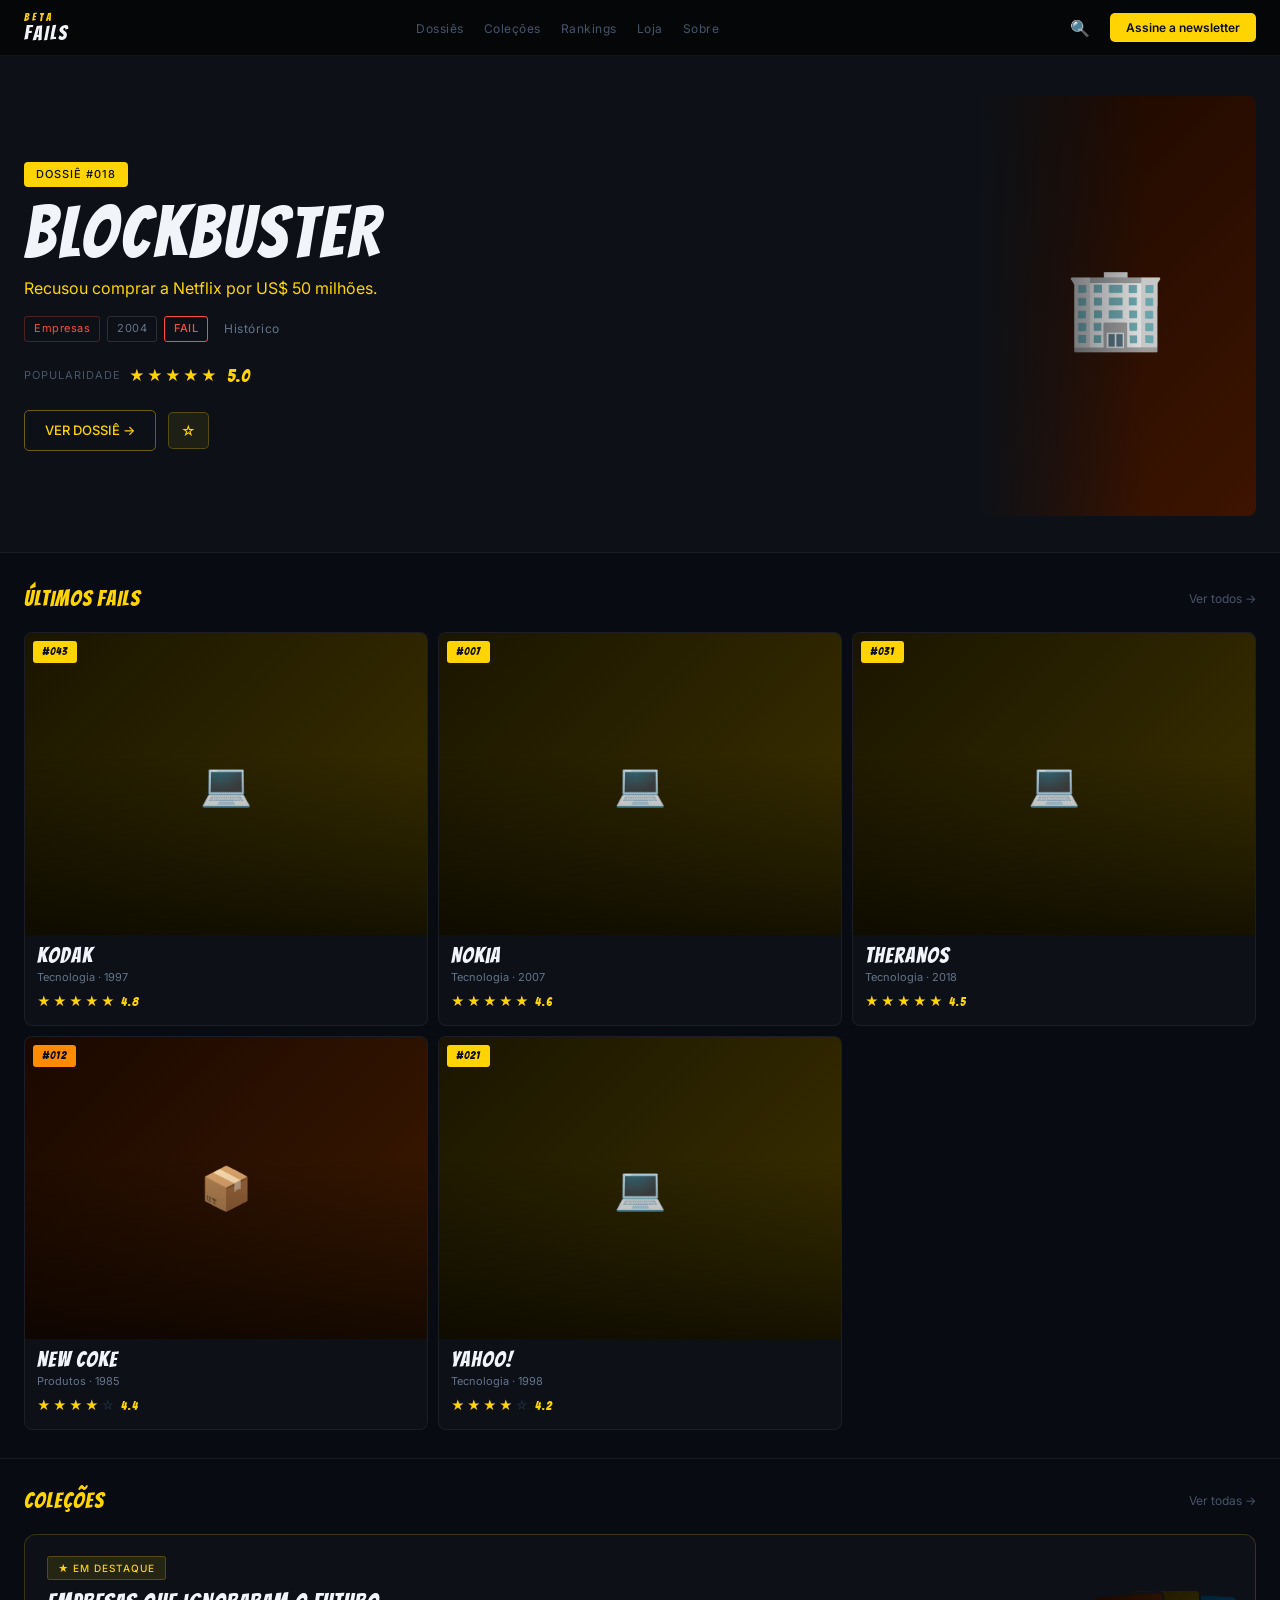
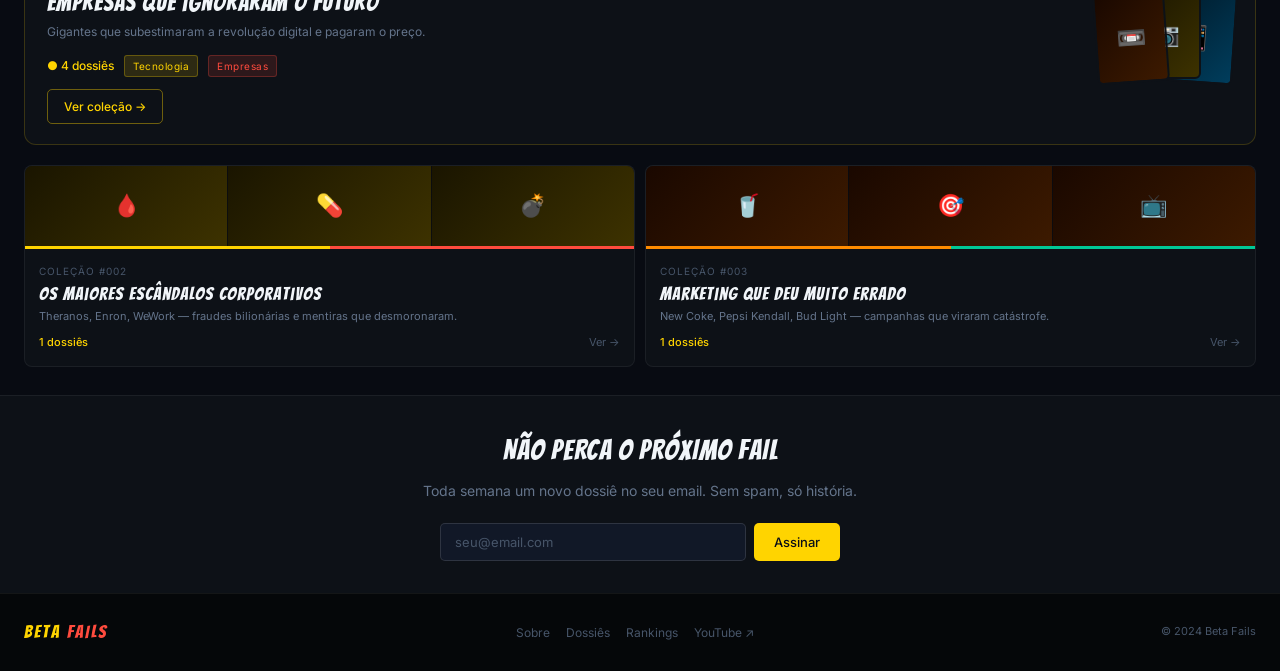
==== index.html @ 2366162c "Initial site build — Beta Fails v1 Site editorial completo: Home, Arquivo, Dossie, Rankings, Colecoe" ====
<!DOCTYPE html>
<html lang="pt-BR">
<head>
  <meta charset="UTF-8">
  <meta name="viewport" content="width=device-width, initial-scale=1.0">
  <title>Beta Fails — Onde todo mundo erra, e todo mundo assiste</title>
  <meta name="description" content="Dossiês sobre os maiores erros corporativos e históricos da humanidade. Cada fail documentado, analisado e arquivado.">
  <meta property="og:title" content="Beta Fails">
  <meta property="og:description" content="Os maiores fails da história, documentados como dossiês.">
  <meta property="og:type" content="website">
  <meta property="og:url" content="https://betafails.com.br">
  <link rel="canonical" href="https://betafails.com.br/">
  <link rel="icon" type="image/svg+xml" href="data:image/svg+xml,<svg xmlns='http://www.w3.org/2000/svg' viewBox='0 0 100 100'><text y='.9em' font-size='90'>⚡</text></svg>">
  <link rel="stylesheet" href="/css/style.css">
</head>
<body>

<nav class="nav">
  <a href="/" class="nav-logo">
    <span class="nav-logo-top">BETA</span>
    <span class="nav-logo-bot">FAILS</span>
  </a>
  <ul class="nav-links">
    <li><a href="/fails/">Dossiês</a></li>
    <li><a href="/colecoes/">Coleções</a></li>
    <li><a href="/rankings/">Rankings</a></li>
    <li><a href="/loja/">Loja</a></li>
    <li><a href="/sobre/">Sobre</a></li>
  </ul>
  <div class="nav-actions">
    <button class="nav-search" title="Buscar" onclick="location.href='/fails/'">🔍</button>
    <button class="nav-cta" onclick="document.getElementById('newsletter').scrollIntoView({behavior:'smooth'})">Assine a newsletter</button>
  </div>
</nav>

<main>
  <!-- Hero — populado pelo JS com o dossiê de maior score -->
  <div id="home-hero" class="home-hero" style="min-height:320px">
    <div class="loading"><div class="spinner"></div> Carregando...</div>
  </div>

  <!-- Últimos Fails -->
  <section class="section">
    <div class="section-head">
      <div class="section-title">ÚLTIMOS FAILS</div>
      <a href="/fails/" class="section-link">Ver todos →</a>
    </div>
    <div id="fails-grid" class="grid-3">
      <div class="loading"><div class="spinner"></div></div>
    </div>
  </section>

  <!-- Coleções -->
  <section class="section" style="padding-top:0;border-top:1px solid rgba(255,255,255,0.06)">
    <div class="section-head" style="padding-top:24px">
      <div class="section-title">COLEÇÕES</div>
      <a href="/colecoes/" class="section-link">Ver todas →</a>
    </div>
    <div id="colecao-destaque"></div>
    <div id="colecoes-grid" class="grid-2"></div>
  </section>

  <!-- Newsletter -->
  <div id="newsletter" class="newsletter-cta">
    <h2>NÃO PERCA O PRÓXIMO FAIL</h2>
    <p>Toda semana um novo dossiê no seu email. Sem spam, só história.</p>
    <form class="newsletter-form" onsubmit="event.preventDefault()">
      <input type="email" class="newsletter-input" placeholder="seu@email.com">
      <button type="submit" class="btn btn-yellow">Assinar</button>
    </form>
  </div>
</main>

<footer class="site-footer">
  <div class="footer-logo"><span>BETA</span>&nbsp;<span style="color:#FF4B3E">FAILS</span></div>
  <div class="footer-links">
    <a href="/sobre/">Sobre</a>
    <a href="/fails/">Dossiês</a>
    <a href="/rankings/">Rankings</a>
    <a href="https://youtube.com/@betafails" target="_blank" rel="noopener">YouTube ↗</a>
  </div>
  <div class="footer-copy">© 2024 Beta Fails</div>
</footer>

<script src="/js/config.js"></script>
<script src="/js/airtable.js"></script>
<script src="/js/components.js"></script>
<script src="/js/main.js"></script>
</body>
</html>
---- css/style.css ----
@import url('https://fonts.googleapis.com/css2?family=Bangers&family=Inter:wght@400;500;600&display=swap');

/* ─── VARIÁVEIS ─────────────────────────────────────────────────── */
:root {
  --bg:    #080B12;
  --bg-2:  #0D1117;
  --bg-3:  #111827;
  --bg-4:  #1E293B;
  --border: rgba(255,255,255,0.06);
  --border-2: rgba(255,255,255,0.12);

  --yellow: #FFD400;
  --red:    #FF4B3E;
  --blue:   #2AA9FF;
  --green:  #00C896;

  --text:   #F1F5F9;
  --text-2: #94A3B8;
  --text-3: #64748B;
  --text-4: #475569;

  --cat-tecnologia: #FFD400;
  --cat-esportes:   #2AA9FF;
  --cat-empresas:   #FF4B3E;
  --cat-marketing:  #00C896;
  --cat-produtos:   #FF8C00;
  --cat-politica:   #9B59B6;

  --r:    8px;
  --r-sm: 5px;
  --r-lg: 12px;
  --r-xl: 16px;

  --shadow: 0 4px 24px rgba(0,0,0,0.4);
}

/* ─── RESET ─────────────────────────────────────────────────────── */
*, *::before, *::after { box-sizing: border-box; margin: 0; padding: 0; }
html { scroll-behavior: smooth; }
body {
  background: var(--bg);
  color: var(--text);
  font-family: 'Inter', sans-serif;
  font-size: 15px;
  line-height: 1.6;
  -webkit-font-smoothing: antialiased;
}
a { color: inherit; text-decoration: none; }
button { font-family: 'Inter', sans-serif; cursor: pointer; }
img { display: block; max-width: 100%; }

/* ─── UTILITÁRIOS ────────────────────────────────────────────────── */
.hidden { display: none !important; }
.sr-only { position: absolute; width: 1px; height: 1px; overflow: hidden; clip: rect(0,0,0,0); }
.container { max-width: 1200px; margin: 0 auto; padding: 0 20px; }
.flex { display: flex; }
.flex-center { display: flex; align-items: center; }
.gap-8 { gap: 8px; }
.gap-12 { gap: 12px; }

/* ─── TIPOGRAFIA ─────────────────────────────────────────────────── */
.font-bang { font-family: 'Bangers', cursive; letter-spacing: 1px; }
h1, h2, h3 { font-family: 'Bangers', cursive; letter-spacing: 1px; font-weight: 400; }

/* ─── NAVBAR ─────────────────────────────────────────────────────── */
.nav {
  position: sticky;
  top: 0;
  z-index: 100;
  display: flex;
  align-items: center;
  justify-content: space-between;
  padding: 0 24px;
  height: 56px;
  background: rgba(5,7,9,0.95);
  border-bottom: 1px solid var(--border);
  backdrop-filter: blur(10px);
}

.nav-logo {
  display: flex;
  flex-direction: column;
  line-height: 1;
  text-decoration: none;
}
.nav-logo-top {
  font-family: 'Bangers', cursive;
  font-size: 11px;
  letter-spacing: 3px;
  color: var(--yellow);
}
.nav-logo-bot {
  font-family: 'Bangers', cursive;
  font-size: 20px;
  letter-spacing: 2px;
  color: var(--text);
}

.nav-links {
  display: flex;
  gap: 20px;
  list-style: none;
}
.nav-links a {
  font-size: 12px;
  color: var(--text-4);
  transition: color 0.15s;
  letter-spacing: 0.5px;
}
.nav-links a:hover,
.nav-links a.active { color: var(--yellow); }

.nav-actions {
  display: flex;
  align-items: center;
  gap: 16px;
}
.nav-search {
  background: none;
  border: none;
  color: var(--text-4);
  font-size: 16px;
  padding: 4px;
  transition: color 0.15s;
}
.nav-search:hover { color: var(--text); }
.nav-cta {
  background: var(--yellow);
  color: #0A0E17;
  border: none;
  border-radius: var(--r-sm);
  padding: 7px 16px;
  font-size: 12px;
  font-weight: 600;
  transition: opacity 0.15s;
}
.nav-cta:hover { opacity: 0.9; }

/* ─── PAGE HERO ──────────────────────────────────────────────────── */
.page-hero {
  background: var(--bg-2);
  padding: 32px 24px 28px;
  border-bottom: 1px solid var(--border);
}
.page-hero-label {
  font-size: 11px;
  color: var(--text-4);
  letter-spacing: 2px;
  text-transform: uppercase;
  margin-bottom: 8px;
  display: flex;
  align-items: center;
  gap: 8px;
}
.page-hero-label::before {
  content: '';
  display: block;
  width: 18px;
  height: 2px;
  background: var(--yellow);
}
.page-hero h1 {
  font-size: 44px;
  color: var(--text);
  margin-bottom: 6px;
}
.page-hero p {
  font-size: 14px;
  color: var(--text-3);
  max-width: 560px;
}

/* ─── BREADCRUMB ─────────────────────────────────────────────────── */
.breadcrumb {
  padding: 12px 24px;
  font-size: 12px;
  color: var(--text-4);
  border-bottom: 1px solid var(--border);
  background: var(--bg-2);
  display: flex;
  align-items: center;
  gap: 6px;
}
.breadcrumb a { color: var(--text-4); }
.breadcrumb a:hover { color: var(--yellow); }
.breadcrumb .sep { color: var(--bg-4); }
.breadcrumb .current { color: var(--yellow); }

/* ─── BADGES / PILLS ─────────────────────────────────────────────── */
.badge {
  display: inline-flex;
  align-items: center;
  gap: 4px;
  font-size: 11px;
  padding: 3px 9px;
  border-radius: 3px;
  white-space: nowrap;
  letter-spacing: 0.5px;
}
.badge-year { border: 1px solid var(--border-2); color: var(--text-3); }
.badge-fail { border: 1px solid var(--red); color: var(--red); font-weight: 500; }
.badge-type { color: var(--text-3); font-size: 12px; }

.badge-cat { border: 1px solid; }
.badge-cat[data-cat="Tecnologia"] { border-color: rgba(255,212,0,0.4); color: var(--cat-tecnologia); }
.badge-cat[data-cat="Esportes"]   { border-color: rgba(42,169,255,0.4); color: var(--cat-esportes); }
.badge-cat[data-cat="Empresas"]   { border-color: rgba(255,75,62,0.4);  color: var(--cat-empresas); }
.badge-cat[data-cat="Marketing"]  { border-color: rgba(0,200,150,0.4);  color: var(--cat-marketing); }
.badge-cat[data-cat="Produtos"]   { border-color: rgba(255,140,0,0.4);  color: var(--cat-produtos); }
.badge-cat[data-cat="Política"]   { border-color: rgba(155,89,182,0.4); color: var(--cat-politica); }

.pill {
  border: 1px solid var(--border-2);
  color: var(--text-2);
  font-size: 12px;
  padding: 5px 14px;
  border-radius: 20px;
  cursor: pointer;
  background: transparent;
  transition: all 0.15s;
  white-space: nowrap;
}
.pill:hover { border-color: var(--yellow); color: var(--yellow); }
.pill.active { background: var(--yellow); color: #0A0E17; border-color: var(--yellow); font-weight: 500; }

/* ─── STARS ──────────────────────────────────────────────────────── */
.stars { color: var(--yellow); letter-spacing: 2px; }
.stars .empty { color: var(--bg-4); }
.score-num { font-family: 'Bangers', cursive; font-size: 18px; color: var(--yellow); letter-spacing: 1px; }

/* ─── BOTÕES ─────────────────────────────────────────────────────── */
.btn {
  display: inline-flex;
  align-items: center;
  gap: 6px;
  border-radius: var(--r-sm);
  font-size: 13px;
  font-weight: 500;
  padding: 9px 20px;
  transition: all 0.15s;
  cursor: pointer;
  border: none;
}
.btn-yellow {
  background: var(--yellow);
  color: #0A0E17;
}
.btn-yellow:hover { opacity: 0.9; }

.btn-outline {
  background: transparent;
  border: 1px solid rgba(255,212,0,0.4);
  color: var(--yellow);
}
.btn-outline:hover { border-color: var(--yellow); background: rgba(255,212,0,0.06); }

.btn-red {
  background: transparent;
  border: 1px solid rgba(255,75,62,0.4);
  color: var(--red);
}
.btn-red:hover { border-color: var(--red); background: rgba(255,75,62,0.06); }

/* ─── FILTRO BAR ─────────────────────────────────────────────────── */
.filter-bar {
  display: flex;
  align-items: center;
  gap: 8px;
  padding: 14px 24px;
  background: var(--bg-2);
  border-bottom: 1px solid var(--border);
  overflow-x: auto;
  scrollbar-width: none;
}
.filter-bar::-webkit-scrollbar { display: none; }
.filter-bar-label { font-size: 11px; color: var(--text-4); margin-right: 4px; white-space: nowrap; }
.filter-sep { width: 1px; height: 20px; background: var(--border-2); margin: 0 6px; flex-shrink: 0; }

/* ─── FAIL CARD ──────────────────────────────────────────────────── */
.fail-card {
  background: var(--bg-2);
  border: 1px solid var(--border);
  border-radius: var(--r);
  overflow: hidden;
  cursor: pointer;
  transition: border-color 0.2s, transform 0.15s;
  display: block;
}
.fail-card:hover {
  border-color: rgba(255,212,0,0.25);
  transform: translateY(-2px);
}
.fc-img {
  position: relative;
  aspect-ratio: 4/3;
  background-size: cover;
  background-position: center;
  overflow: hidden;
}
.fc-img-inner {
  width: 100%;
  height: 100%;
  display: flex;
  align-items: center;
  justify-content: center;
  font-size: 42px;
}
.fc-overlay {
  position: absolute;
  inset: 0;
  background: linear-gradient(to bottom, transparent 40%, rgba(0,0,0,0.65) 100%);
}
.fc-badge {
  position: absolute;
  top: 8px;
  left: 8px;
  z-index: 2;
  font-family: 'Bangers', cursive;
  font-size: 11px;
  font-weight: 400;
  padding: 2px 9px;
  border-radius: 3px;
  letter-spacing: 1px;
  color: #0A0E17;
}
.fc-body {
  padding: 10px 12px 13px;
}
.fc-name {
  font-family: 'Bangers', cursive;
  font-size: 22px;
  letter-spacing: 1px;
  color: var(--text);
  margin-bottom: 2px;
  line-height: 1;
}
.fc-meta {
  font-size: 11px;
  color: var(--text-3);
  margin-bottom: 5px;
}
.fc-stars { font-size: 13px; }

/* ─── RANK ITEM ──────────────────────────────────────────────────── */
.rank-item {
  display: flex;
  align-items: stretch;
  background: var(--bg-2);
  border: 1px solid var(--border);
  border-radius: var(--r);
  overflow: hidden;
  cursor: pointer;
  min-height: 76px;
  margin-bottom: 3px;
  transition: border-color 0.15s;
}
.rank-item:hover { border-color: rgba(255,212,0,0.2); }
.rank-item.rank-top { border-color: rgba(255,212,0,0.15); min-height: 90px; }

.ri-num {
  display: flex;
  align-items: center;
  justify-content: center;
  width: 44px;
  flex-shrink: 0;
  font-family: 'Bangers', cursive;
  font-size: 26px;
  color: var(--bg-4);
}
.ri-num.gold { color: var(--yellow); }
.ri-num.silver { color: var(--text-3); }
.ri-num.bronze { color: #FF8C00; }

.ri-thumb {
  width: 90px;
  flex-shrink: 0;
  position: relative;
  overflow: hidden;
}
.ri-thumb-inner {
  width: 100%;
  height: 100%;
  display: flex;
  align-items: center;
  justify-content: center;
  font-size: 28px;
  flex-direction: column;
  gap: 2px;
}
.ri-thumb-inner span.label {
  font-size: 8px;
  letter-spacing: 1px;
  font-family: 'Inter', sans-serif;
  font-weight: 500;
  opacity: 0.4;
}
.ri-thumb-fade {
  position: absolute;
  inset: 0;
  background: linear-gradient(to right, rgba(13,17,23,0.35), transparent 60%);
}
.rank-item.rank-top .ri-thumb { width: 110px; }

.ri-info {
  flex: 1;
  padding: 10px 12px;
  min-width: 0;
  display: flex;
  flex-direction: column;
  justify-content: center;
  gap: 3px;
}
.ri-case { font-size: 10px; color: var(--text-4); letter-spacing: 1px; }
.ri-name {
  font-family: 'Bangers', cursive;
  font-size: 20px;
  letter-spacing: 1px;
  color: var(--text);
  line-height: 1.1;
}
.ri-tag { font-size: 11px; color: var(--text-3); white-space: nowrap; overflow: hidden; text-overflow: ellipsis; }

.ri-right {
  display: flex;
  flex-direction: column;
  align-items: flex-end;
  justify-content: center;
  gap: 5px;
  padding: 10px 14px;
  flex-shrink: 0;
}
.ri-cat {
  font-size: 10px;
  padding: 2px 8px;
  border-radius: 3px;
  white-space: nowrap;
}
.ri-score .stars { font-size: 12px; }
.ri-score .score-num { font-size: 17px; }

/* ─── GRID ───────────────────────────────────────────────────────── */
.grid-3 { display: grid; grid-template-columns: repeat(3, 1fr); gap: 10px; }
.grid-2 { display: grid; grid-template-columns: repeat(2, 1fr); gap: 10px; }

/* ─── SECTION ────────────────────────────────────────────────────── */
.section { padding: 28px 24px; }
.section-head {
  display: flex;
  align-items: center;
  justify-content: space-between;
  margin-bottom: 16px;
}
.section-title {
  font-family: 'Bangers', cursive;
  font-size: 22px;
  letter-spacing: 1px;
  color: var(--yellow);
}
.section-link { font-size: 12px; color: var(--text-4); }
.section-link:hover { color: var(--yellow); }
.section-count { font-size: 12px; color: var(--text-4); }

/* ─── HOME HERO ──────────────────────────────────────────────────── */
.home-hero {
  background: var(--bg-2);
  padding: 40px 24px 36px;
  border-bottom: 1px solid var(--border);
  display: flex;
  gap: 40px;
  align-items: center;
  position: relative;
  overflow: hidden;
}
.home-hero-left { flex: 1; position: relative; z-index: 2; }
.home-hero-right {
  width: 280px;
  flex-shrink: 0;
  position: relative;
  z-index: 2;
}
.home-hero-img {
  width: 100%;
  aspect-ratio: 2/3;
  border-radius: var(--r);
  background: var(--bg-3);
  display: flex;
  align-items: center;
  justify-content: center;
  font-size: 80px;
  position: relative;
  overflow: hidden;
}
.home-hero-img::after {
  content: '';
  position: absolute;
  left: 0;
  top: 0;
  bottom: 0;
  width: 60%;
  background: linear-gradient(to right, var(--bg-2), transparent);
}
.hero-case-tag {
  display: inline-flex;
  align-items: center;
  gap: 6px;
  background: var(--yellow);
  color: #0A0E17;
  font-size: 11px;
  font-weight: 500;
  padding: 4px 12px;
  border-radius: 4px;
  letter-spacing: 1px;
  margin-bottom: 14px;
}
.hero-title {
  font-family: 'Bangers', cursive;
  font-size: 72px;
  line-height: 0.9;
  letter-spacing: 3px;
  color: var(--text);
  margin-bottom: 10px;
}
.hero-tagline {
  font-size: 16px;
  color: var(--text-2);
  line-height: 1.5;
  margin-bottom: 16px;
  max-width: 480px;
}
.hero-tagline span { color: var(--yellow); }
.hero-meta { display: flex; align-items: center; gap: 7px; flex-wrap: wrap; margin-bottom: 20px; }
.hero-rating { display: flex; align-items: center; gap: 8px; margin-bottom: 20px; }
.hero-rating-label { font-size: 11px; color: var(--text-4); letter-spacing: 1px; text-transform: uppercase; }
.hero-actions { display: flex; align-items: center; gap: 12px; }
.hero-fav {
  background: rgba(255,212,0,0.08);
  border: 1px solid rgba(255,212,0,0.25);
  color: var(--yellow);
  border-radius: var(--r-sm);
  padding: 9px 12px;
  font-size: 14px;
}
.hero-fav:hover { background: rgba(255,212,0,0.14); }

/* ─── DOSSIÊ HERO ────────────────────────────────────────────────── */
.dossie-hero {
  background: var(--bg-2);
  padding: 28px 24px 24px;
  border-bottom: 1px solid var(--border);
}
.dossie-case-row {
  display: flex;
  align-items: center;
  justify-content: space-between;
  margin-bottom: 12px;
}
.dossie-title {
  font-family: 'Bangers', cursive;
  font-size: 64px;
  line-height: 0.9;
  letter-spacing: 3px;
  color: var(--text);
  margin-bottom: 8px;
}
.dossie-tagline {
  font-size: 15px;
  color: var(--text-2);
  margin-bottom: 14px;
  max-width: 600px;
  line-height: 1.5;
}
.dossie-meta { display: flex; align-items: center; gap: 7px; flex-wrap: wrap; margin-bottom: 14px; }
.dossie-rating { display: flex; align-items: center; gap: 8px; }
.fav-btn {
  display: inline-flex;
  align-items: center;
  gap: 5px;
  background: rgba(255,212,0,0.06);
  border: 1px solid rgba(255,212,0,0.25);
  color: var(--yellow);
  border-radius: var(--r-sm);
  padding: 6px 12px;
  font-size: 12px;
}
.fav-btn:hover { background: rgba(255,212,0,0.12); }

/* ─── TABS ───────────────────────────────────────────────────────── */
.tabs {
  display: flex;
  background: var(--bg);
  border-bottom: 1px solid var(--border);
  overflow-x: auto;
  scrollbar-width: none;
}
.tabs::-webkit-scrollbar { display: none; }
.tab {
  padding: 13px 18px;
  font-size: 12px;
  color: var(--text-4);
  cursor: pointer;
  white-space: nowrap;
  border-bottom: 2px solid transparent;
  transition: all 0.15s;
  background: none;
  border-top: none;
  border-left: none;
  border-right: none;
}
.tab:hover { color: var(--text-2); }
.tab.active { color: var(--yellow); border-bottom-color: var(--yellow); }

.tab-content { display: none; }
.tab-content.active { display: block; }

/* ─── CONTEÚDO DO DOSSIÊ ─────────────────────────────────────────── */
.dossie-body {
  display: flex;
  align-items: flex-start;
  gap: 0;
}
.dossie-main {
  flex: 1;
  padding: 24px;
  border-right: 1px solid var(--border);
  min-width: 0;
}
.dossie-side {
  width: 240px;
  flex-shrink: 0;
  padding: 20px 18px;
}

.yt-embed {
  background: var(--bg-2);
  border: 1px solid var(--border);
  border-radius: var(--r);
  aspect-ratio: 16/9;
  display: flex;
  flex-direction: column;
  align-items: center;
  justify-content: center;
  gap: 10px;
  margin-bottom: 22px;
  overflow: hidden;
  position: relative;
}
.yt-embed iframe {
  position: absolute;
  inset: 0;
  width: 100%;
  height: 100%;
  border: 0;
}
.yt-play-btn {
  width: 52px;
  height: 52px;
  background: var(--red);
  border-radius: 50%;
  display: flex;
  align-items: center;
  justify-content: center;
  font-size: 20px;
}
.yt-label { font-size: 12px; color: var(--text-4); }

.gen-label {
  display: inline-flex;
  align-items: center;
  gap: 5px;
  font-size: 11px;
  color: var(--text-4);
  margin-bottom: 14px;
}
.editorial-text {
  font-size: 14px;
  color: var(--text-2);
  line-height: 1.75;
  margin-bottom: 16px;
}
.editorial-text strong { color: var(--text); font-weight: 500; }

/* ─── ASIDE BOXES ────────────────────────────────────────────────── */
.aside-box {
  background: var(--bg-3);
  border: 1px solid var(--border);
  border-radius: var(--r);
  padding: 16px;
  margin-bottom: 14px;
}
.aside-title {
  font-size: 10px;
  color: var(--text-4);
  letter-spacing: 1.5px;
  text-transform: uppercase;
  margin-bottom: 12px;
}
.aside-quote {
  font-size: 13px;
  color: var(--text-2);
  line-height: 1.6;
  font-style: italic;
  border-left: 3px solid var(--yellow);
  padding-left: 12px;
  margin-bottom: 8px;
}
.aside-attr { font-size: 11px; color: var(--text-4); }

/* ─── SCORE BARS ─────────────────────────────────────────────────── */
.score-list { display: flex; flex-direction: column; gap: 10px; }
.score-row { display: flex; flex-direction: column; gap: 4px; }
.score-lbl {
  display: flex;
  justify-content: space-between;
  font-size: 11px;
  color: var(--text-2);
}
.score-val { font-size: 11px; color: var(--yellow); font-weight: 500; }
.score-track {
  height: 5px;
  background: rgba(255,255,255,0.07);
  border-radius: 3px;
  overflow: hidden;
}
.score-fill {
  height: 5px;
  border-radius: 3px;
  transition: width 0.6s ease;
}
.score-total {
  margin-top: 12px;
  padding-top: 12px;
  border-top: 1px solid var(--border);
}
.score-total-lbl {
  font-size: 10px;
  color: var(--text-4);
  letter-spacing: 1.5px;
  text-transform: uppercase;
  margin-bottom: 4px;
}
.score-total-val {
  font-family: 'Bangers', cursive;
  font-size: 24px;
  color: var(--yellow);
  letter-spacing: 1px;
}

/* ─── AMAZON WIDGET ──────────────────────────────────────────────── */
.amazon-card {
  display: flex;
  gap: 10px;
  align-items: flex-start;
}
.amazon-cover {
  width: 44px;
  height: 60px;
  background: var(--bg-4);
  border-radius: 3px;
  display: flex;
  align-items: center;
  justify-content: center;
  font-size: 20px;
  flex-shrink: 0;
}
.amazon-info { flex: 1; }
.amazon-book-title { font-size: 13px; font-weight: 500; color: var(--text); margin-bottom: 2px; line-height: 1.3; }
.amazon-author { font-size: 11px; color: var(--text-3); margin-bottom: 8px; }
.amazon-btn {
  display: inline-flex;
  align-items: center;
  gap: 4px;
  background: var(--yellow);
  color: #0A0E17;
  border: none;
  border-radius: 4px;
  padding: 4px 10px;
  font-size: 11px;
  font-weight: 500;
}
.amazon-btn:hover { opacity: 0.9; }

/* ─── TIMELINE ───────────────────────────────────────────────────── */
.timeline-section { padding: 24px; border-top: 1px solid var(--border); }
.timeline {
  display: flex;
  gap: 0;
  margin-bottom: 16px;
  overflow-x: auto;
  scrollbar-width: none;
}
.timeline::-webkit-scrollbar { display: none; }
.tl-item { flex: 1; min-width: 110px; padding-right: 6px; }
.tl-date {
  font-family: 'Bangers', cursive;
  font-size: 16px;
  color: var(--yellow);
  letter-spacing: 1px;
  margin-bottom: 6px;
}
.tl-dot-row { display: flex; align-items: center; margin-bottom: 8px; }
.tl-dot {
  width: 10px;
  height: 10px;
  background: var(--yellow);
  border-radius: 50%;
  flex-shrink: 0;
}
.tl-dot.fail { background: var(--red); }
.tl-line { flex: 1; height: 1px; background: rgba(255,212,0,0.2); }
.tl-text { font-size: 11px; color: var(--text-3); line-height: 1.5; padding-right: 8px; }

/* ─── RELACIONADOS ───────────────────────────────────────────────── */
.related-section { padding: 24px; border-top: 1px solid var(--border); }

/* ─── HOME HERO COLLECTION ───────────────────────────────────────── */
.col-hero {
  position: relative;
  background: var(--bg-2);
  padding: 30px 24px 26px;
  border-bottom: 1px solid var(--border);
  overflow: hidden;
  min-height: 170px;
  display: flex;
  gap: 24px;
  align-items: center;
}
.col-hero-content { position: relative; z-index: 2; flex: 1; max-width: 480px; }
.col-hero-label {
  font-size: 11px;
  color: var(--yellow);
  letter-spacing: 2px;
  text-transform: uppercase;
  margin-bottom: 8px;
  display: flex;
  align-items: center;
  gap: 8px;
}
.col-hero-label::before { content: ''; display: block; width: 18px; height: 2px; background: var(--yellow); }
.col-hero h1 {
  font-size: 32px;
  color: var(--text);
  line-height: 1;
  margin-bottom: 8px;
}
.col-hero-sub { font-size: 13px; color: var(--text-3); line-height: 1.5; margin-bottom: 14px; }
.col-hero-meta { display: flex; align-items: center; gap: 12px; }
.col-hero-count { font-size: 13px; color: var(--yellow); font-weight: 500; display: flex; align-items: center; gap: 5px; }
.col-hero-count::before { content: '●'; font-size: 7px; }
.col-hero-bg {
  position: absolute;
  right: 0; top: 0; bottom: 0; width: 45%;
  background: linear-gradient(135deg, #1a0e04 0%, #2d1a08 40%, #0a0802 100%);
  opacity: 0.7;
}
.col-hero-fade {
  position: absolute;
  right: 0; top: 0; bottom: 0; width: 55%;
  background: linear-gradient(to right, var(--bg-2) 0%, transparent 100%);
  pointer-events: none;
  z-index: 1;
}
.col-hero-watermark {
  position: absolute;
  right: 24px; top: 50%;
  transform: translateY(-50%);
  font-family: 'Bangers', cursive;
  font-size: 52px;
  color: rgba(255,212,0,0.05);
  line-height: 1.2;
  text-align: right;
  pointer-events: none;
  white-space: nowrap;
  z-index: 1;
}

/* ─── COLEÇÃO CARD (listing) ─────────────────────────────────────── */
.colecao-card {
  background: var(--bg-2);
  border: 1px solid var(--border);
  border-radius: var(--r);
  overflow: hidden;
  cursor: pointer;
  transition: border-color 0.2s;
}
.colecao-card:hover { border-color: rgba(255,212,0,0.2); }
.colecao-thumbs {
  display: flex;
  height: 80px;
  overflow: hidden;
}
.colecao-thumb {
  flex: 1;
  display: flex;
  align-items: center;
  justify-content: center;
  font-size: 22px;
  border-right: 1px solid rgba(8,11,18,0.8);
}
.colecao-thumb:last-child { border-right: none; }
.colecao-band { height: 3px; display: flex; }
.colecao-band-seg { flex: 1; }
.colecao-body { padding: 14px; }
.colecao-num { font-size: 10px; color: var(--text-4); letter-spacing: 1px; margin-bottom: 5px; }
.colecao-title {
  font-family: 'Bangers', cursive;
  font-size: 18px;
  letter-spacing: 1px;
  color: var(--text);
  line-height: 1.1;
  margin-bottom: 5px;
}
.colecao-desc { font-size: 11px; color: var(--text-3); line-height: 1.4; margin-bottom: 10px; }
.colecao-foot {
  display: flex;
  align-items: center;
  justify-content: space-between;
}
.colecao-count { font-size: 11px; color: var(--yellow); font-weight: 500; }
.colecao-cta { font-size: 11px; color: var(--text-4); }

/* ─── FEATURED COLECAO ───────────────────────────────────────────── */
.featured-col {
  background: var(--bg-2);
  border: 1px solid rgba(255,212,0,0.18);
  border-radius: var(--r-lg);
  overflow: hidden;
  cursor: pointer;
  display: flex;
  min-height: 150px;
  margin-bottom: 20px;
}
.featured-col-left { flex: 1; padding: 20px 22px; display: flex; flex-direction: column; justify-content: space-between; }
.featured-col-badge {
  display: inline-flex;
  align-items: center;
  gap: 5px;
  background: rgba(255,212,0,0.1);
  border: 1px solid rgba(255,212,0,0.22);
  color: var(--yellow);
  font-size: 10px;
  font-weight: 500;
  padding: 3px 10px;
  border-radius: 3px;
  letter-spacing: 1px;
  margin-bottom: 10px;
  width: fit-content;
}
.featured-col-title {
  font-family: 'Bangers', cursive;
  font-size: 24px;
  letter-spacing: 1px;
  color: var(--text);
  line-height: 1.1;
  margin-bottom: 6px;
}
.featured-col-desc { font-size: 12px; color: var(--text-3); line-height: 1.5; margin-bottom: 14px; }
.featured-col-right {
  width: 180px;
  flex-shrink: 0;
  display: flex;
  align-items: center;
  justify-content: center;
  padding: 16px;
}
.thumb-stack { position: relative; width: 140px; height: 100px; }
.thumb-mini {
  position: absolute;
  width: 72px;
  height: 90px;
  border-radius: 6px;
  border: 2px solid var(--bg-2);
  display: flex;
  align-items: center;
  justify-content: center;
  font-size: 24px;
}
.thumb-mini:nth-child(1) { left: 0; top: 4px; z-index: 3; transform: rotate(-4deg); }
.thumb-mini:nth-child(2) { left: 34px; top: 0; z-index: 2; transform: rotate(0deg); }
.thumb-mini:nth-child(3) { left: 68px; top: 4px; z-index: 1; transform: rotate(4deg); }

/* ─── LOJA CARD ──────────────────────────────────────────────────── */
.produto-card {
  background: var(--bg-2);
  border: 1px solid var(--border);
  border-radius: var(--r);
  overflow: hidden;
  cursor: pointer;
  transition: border-color 0.2s;
}
.produto-card:hover { border-color: rgba(255,212,0,0.2); }
.produto-img {
  aspect-ratio: 1;
  background: var(--bg-3);
  display: flex;
  align-items: center;
  justify-content: center;
  font-size: 48px;
}
.produto-body { padding: 14px; }
.produto-title { font-family: 'Bangers', cursive; font-size: 17px; letter-spacing: 1px; color: var(--text); margin-bottom: 3px; }
.produto-author { font-size: 11px; color: var(--text-3); margin-bottom: 10px; }
.produto-foot { display: flex; align-items: center; justify-content: space-between; }
.produto-comissao { font-size: 11px; color: var(--text-4); }
.produto-btn {
  background: var(--yellow);
  color: #0A0E17;
  border: none;
  border-radius: 4px;
  padding: 5px 12px;
  font-size: 11px;
  font-weight: 500;
}

/* ─── NEWSLETTER CTA ─────────────────────────────────────────────── */
.newsletter-cta {
  background: var(--bg-2);
  border-top: 1px solid var(--border);
  padding: 32px 24px;
  text-align: center;
}
.newsletter-cta h2 { font-size: 28px; color: var(--text); margin-bottom: 8px; }
.newsletter-cta p { font-size: 14px; color: var(--text-3); margin-bottom: 20px; }
.newsletter-form { display: flex; gap: 8px; max-width: 400px; margin: 0 auto; }
.newsletter-input {
  flex: 1;
  background: var(--bg-3);
  border: 1px solid var(--border-2);
  color: var(--text);
  border-radius: var(--r-sm);
  padding: 10px 14px;
  font-size: 13px;
  font-family: 'Inter', sans-serif;
}
.newsletter-input::placeholder { color: var(--text-4); }
.newsletter-input:focus { outline: none; border-color: rgba(255,212,0,0.4); }

/* ─── FOOTER ─────────────────────────────────────────────────────── */
.site-footer {
  background: #050709;
  border-top: 1px solid var(--border);
  padding: 24px;
  display: flex;
  align-items: center;
  justify-content: space-between;
}
.footer-logo { font-family: 'Bangers', cursive; font-size: 18px; letter-spacing: 2px; }
.footer-logo span:first-child { color: var(--yellow); }
.footer-logo span:last-child { color: var(--red); }
.footer-links { display: flex; gap: 16px; }
.footer-links a { font-size: 12px; color: var(--text-4); }
.footer-links a:hover { color: var(--yellow); }
.footer-copy { font-size: 11px; color: var(--text-4); }

/* ─── DIVIDER ────────────────────────────────────────────────────── */
.divider {
  display: flex;
  align-items: center;
  gap: 12px;
  color: var(--text-4);
  font-size: 12px;
  cursor: pointer;
  padding: 14px 0;
}
.divider-line { flex: 1; height: 1px; background: var(--border); }

/* ─── EMPTY STATE ────────────────────────────────────────────────── */
.empty-state {
  text-align: center;
  padding: 60px 24px;
  color: var(--text-3);
}
.empty-state h3 { font-size: 24px; color: var(--text-2); margin-bottom: 8px; }

/* ─── LOADING ────────────────────────────────────────────────────── */
.loading {
  display: flex;
  align-items: center;
  justify-content: center;
  padding: 60px;
  color: var(--text-4);
  font-size: 13px;
  gap: 8px;
}
.spinner {
  width: 18px;
  height: 18px;
  border: 2px solid var(--border);
  border-top-color: var(--yellow);
  border-radius: 50%;
  animation: spin 0.7s linear infinite;
}
@keyframes spin { to { transform: rotate(360deg); } }

/* ─── LOJA HERO ──────────────────────────────────────────────────── */
.loja-phase2 {
  background: var(--bg-3);
  border: 1px dashed var(--border-2);
  border-radius: var(--r);
  padding: 24px;
  text-align: center;
  margin-bottom: 24px;
}
.loja-phase2 h3 { font-size: 18px; color: var(--text-2); margin-bottom: 6px; }
.loja-phase2 p { font-size: 13px; color: var(--text-4); }

/* ─── SOBRE ──────────────────────────────────────────────────────── */
.sobre-block { margin-bottom: 28px; }
.sobre-block h2 { font-size: 26px; color: var(--text); margin-bottom: 10px; }
.sobre-block p { font-size: 14px; color: var(--text-2); line-height: 1.7; margin-bottom: 10px; }
.social-links { display: flex; gap: 10px; flex-wrap: wrap; }
.social-link {
  display: inline-flex;
  align-items: center;
  gap: 6px;
  background: var(--bg-3);
  border: 1px solid var(--border);
  color: var(--text-2);
  border-radius: var(--r-sm);
  padding: 8px 14px;
  font-size: 13px;
  transition: all 0.15s;
}
.social-link:hover { border-color: var(--yellow); color: var(--yellow); }

/* ─── RESPONSIVO BÁSICO ──────────────────────────────────────────── */
@media (max-width: 768px) {
  .nav-links { display: none; }
  .home-hero { flex-direction: column; }
  .home-hero-right { width: 100%; }
  .hero-title { font-size: 52px; }
  .grid-3 { grid-template-columns: repeat(2, 1fr); }
  .dossie-body { flex-direction: column; }
  .dossie-side { width: 100%; border-top: 1px solid var(--border); }
  .featured-col { flex-direction: column; }
  .featured-col-right { width: 100%; }
}
@media (max-width: 480px) {
  .grid-3 { grid-template-columns: 1fr; }
  .dossie-title { font-size: 48px; }
}
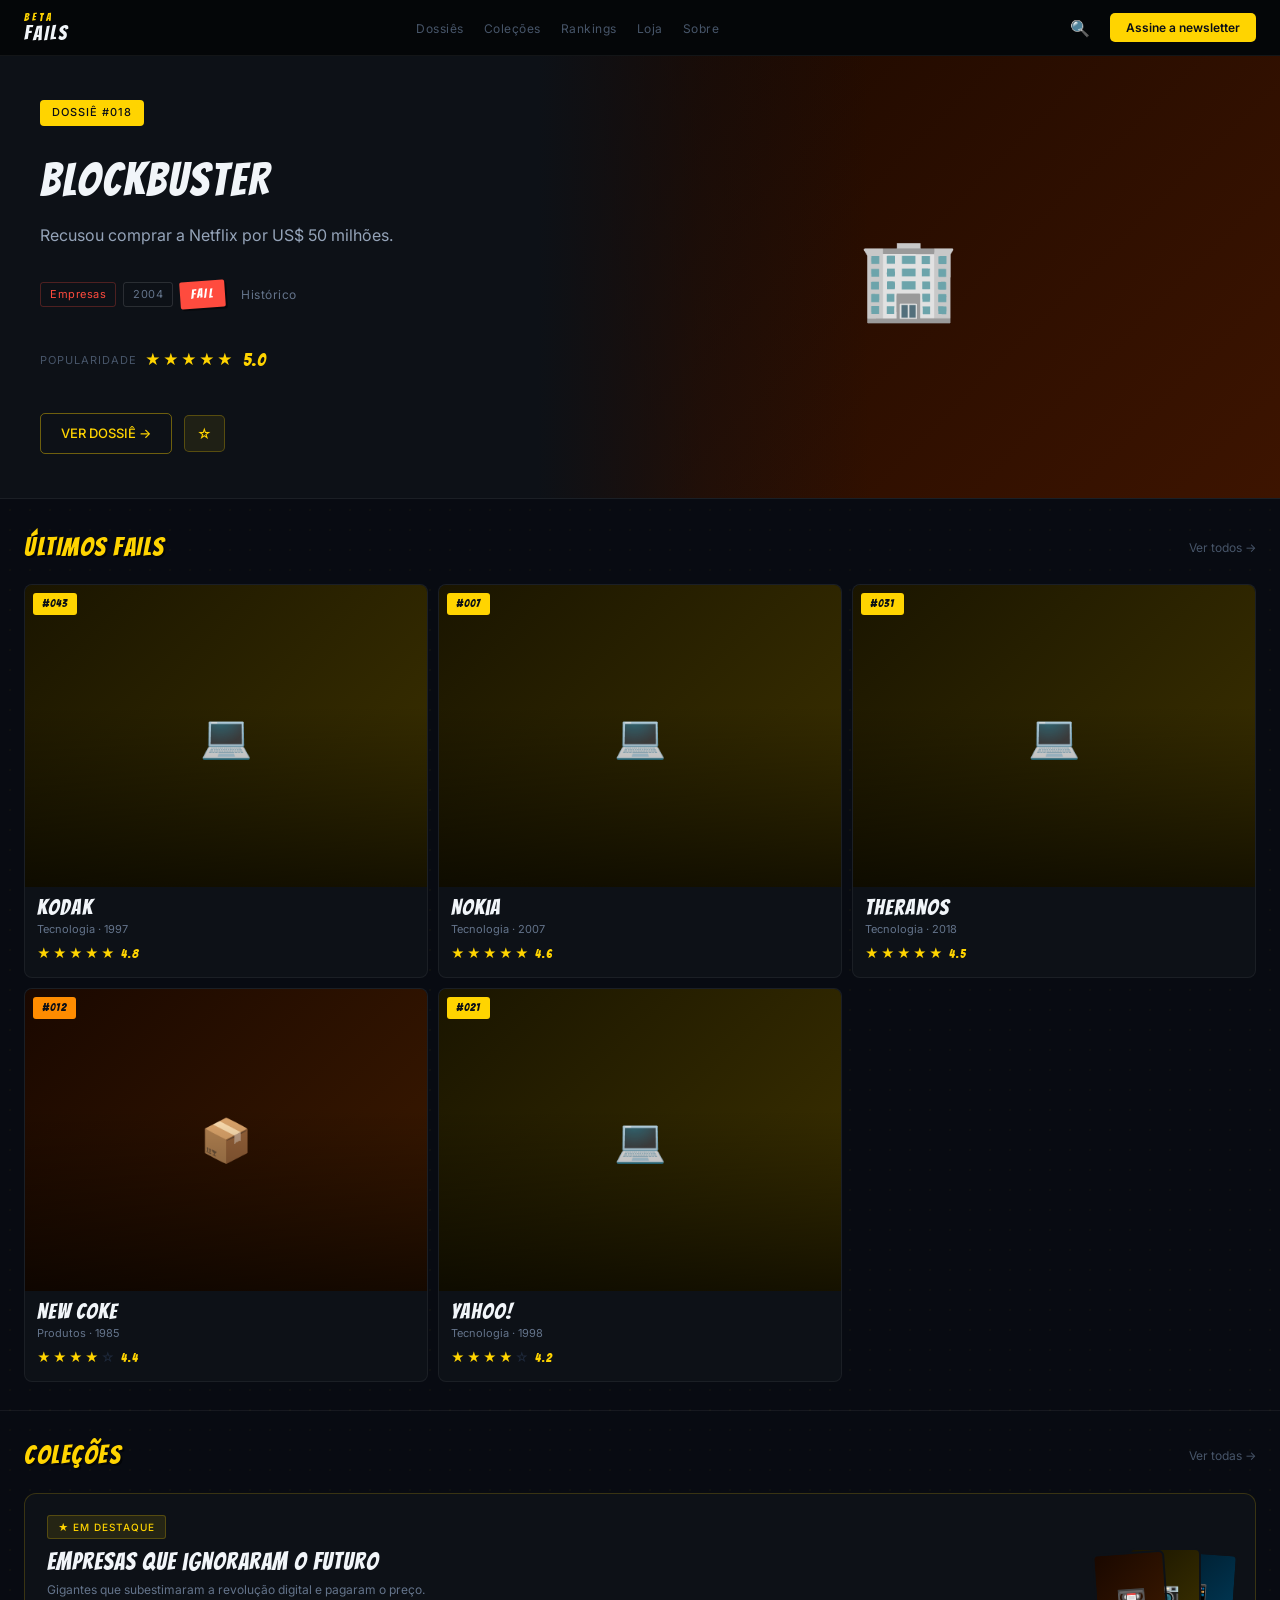
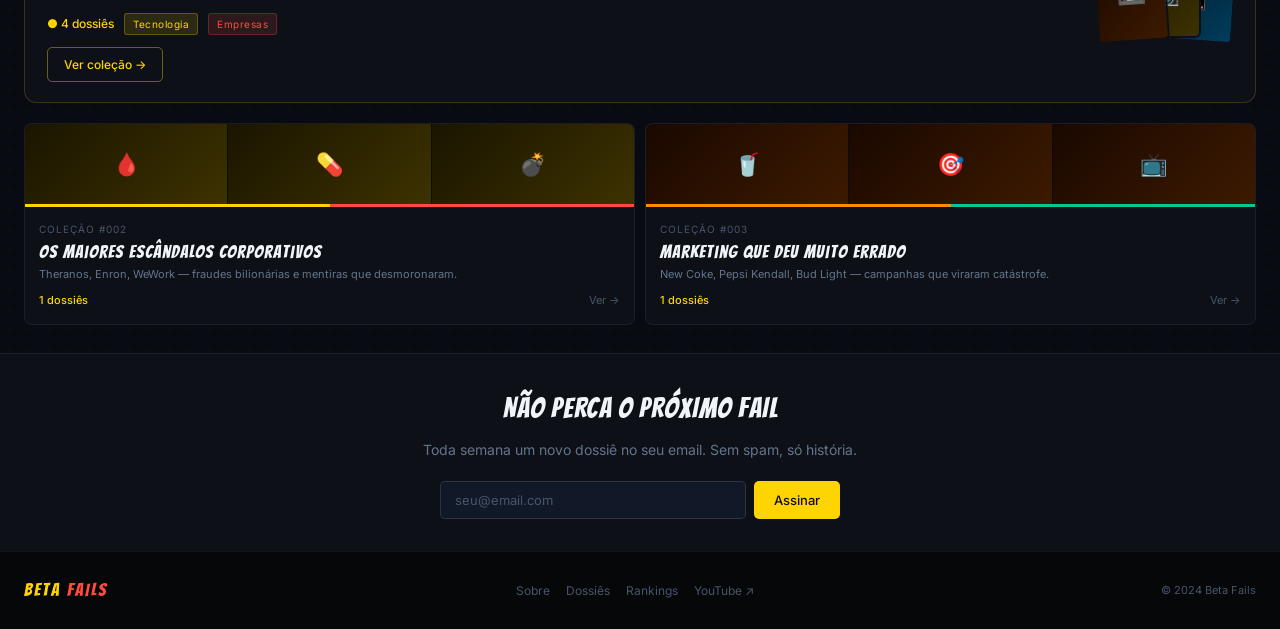
==== commit d50f969e: "Troca favicon emoji por monograma BF (navy + amarelo) Substitui o placeholder da aba pelo ícone de m" ====
--- a/index.html
+++ b/index.html
@@ -10,7 +10,7 @@
   <meta property="og:type" content="website">
   <meta property="og:url" content="https://betafails.com.br">
   <link rel="canonical" href="https://betafails.com.br/">
-  <link rel="icon" type="image/svg+xml" href="data:image/svg+xml,<svg xmlns='http://www.w3.org/2000/svg' viewBox='0 0 100 100'><text y='.9em' font-size='90'>⚡</text></svg>">
+  <link rel="icon" type="image/svg+xml" href="data:image/svg+xml,<svg xmlns='http://www.w3.org/2000/svg' viewBox='0 0 100 100'><rect width='100' height='100' rx='22' fill='%230F172A'/><text x='50' y='50' dy='.35em' text-anchor='middle' font-family='Impact,Haettenschweiler,sans-serif' font-weight='900' font-size='58' fill='%23FFD400'>BF</text></svg>">
   <link rel="stylesheet" href="/css/style.css">
 </head>
 <body>
@@ -82,7 +82,6 @@
   <div class="footer-copy">© 2024 Beta Fails</div>
 </footer>
 
-<script src="/js/config.js"></script>
 <script src="/js/airtable.js"></script>
 <script src="/js/components.js"></script>
 <script src="/js/main.js"></script>
--- a/css/style.css
+++ b/css/style.css
@@ -38,7 +38,9 @@
 *, *::before, *::after { box-sizing: border-box; margin: 0; padding: 0; }
 html { scroll-behavior: smooth; }
 body {
-  background: var(--bg);
+  background-color: var(--bg);
+  background-image: radial-gradient(rgba(255,212,0,0.03) 1px, transparent 1.4px);
+  background-size: 20px 20px;
   color: var(--text);
   font-family: 'Inter', sans-serif;
   font-size: 15px;
@@ -198,7 +200,18 @@
   letter-spacing: 0.5px;
 }
 .badge-year { border: 1px solid var(--border-2); color: var(--text-3); }
-.badge-fail { border: 1px solid var(--red); color: var(--red); font-weight: 500; }
+.badge-fail {
+  background: var(--red);
+  color: #fff;
+  border: none;
+  font-family: 'Bangers', cursive;
+  font-size: 13px;
+  letter-spacing: 1.5px;
+  padding: 3px 11px;
+  transform: rotate(-4deg);
+  box-shadow: 2px 2px 0 rgba(0,0,0,0.45);
+  border-radius: 2px;
+}
 .badge-type { color: var(--text-3); font-size: 12px; }
 
 .badge-cat { border: 1px solid; }
@@ -287,8 +300,9 @@
   display: block;
 }
 .fail-card:hover {
-  border-color: rgba(255,212,0,0.25);
-  transform: translateY(-2px);
+  border-color: var(--yellow);
+  transform: translateY(-3px) scale(1.015);
+  box-shadow: 0 10px 26px rgba(0,0,0,0.55), 0 0 0 2px rgba(255,212,0,0.35);
 }
 .fc-img {
   position: relative;
@@ -452,9 +466,10 @@
 }
 .section-title {
   font-family: 'Bangers', cursive;
-  font-size: 22px;
-  letter-spacing: 1px;
+  font-size: 26px;
+  letter-spacing: 1.5px;
   color: var(--yellow);
+  text-shadow: 2px 2px 0 rgba(0,0,0,0.55);
 }
 .section-link { font-size: 12px; color: var(--text-4); }
 .section-link:hover { color: var(--yellow); }
@@ -463,42 +478,47 @@
 /* ─── HOME HERO ──────────────────────────────────────────────────── */
 .home-hero {
   background: var(--bg-2);
-  padding: 40px 24px 36px;
   border-bottom: 1px solid var(--border);
   display: flex;
-  gap: 40px;
-  align-items: center;
+  align-items: stretch;
   position: relative;
   overflow: hidden;
-}
-.home-hero-left { flex: 1; position: relative; z-index: 2; }
-.home-hero-right {
-  width: 280px;
-  flex-shrink: 0;
+  min-height: 420px;
+}
+.home-hero-left {
+  flex: 0 0 46%;
+  max-width: 46%;
   position: relative;
   z-index: 2;
-}
-.home-hero-img {
-  width: 100%;
-  aspect-ratio: 2/3;
-  border-radius: var(--r);
+  padding: 44px 40px;
+  display: flex;
+  flex-direction: column;
+  align-items: flex-start;
+  justify-content: center;
+  gap: 18px;
+}
+/* Imagem landscape dominante: sangra à direita, altura cheia, fundida no texto */
+.home-hero-right {
+  position: absolute;
+  top: 0;
+  right: 0;
+  bottom: 0;
+  width: 58%;
   background: var(--bg-3);
-  display: flex;
-  align-items: center;
-  justify-content: center;
-  font-size: 80px;
-  position: relative;
-  overflow: hidden;
-}
-.home-hero-img::after {
+  background-size: cover;
+  background-position: center;
+  display: flex;
+  align-items: center;
+  justify-content: center;
+  z-index: 1;
+}
+.home-hero-right::after {
   content: '';
   position: absolute;
-  left: 0;
-  top: 0;
-  bottom: 0;
-  width: 60%;
-  background: linear-gradient(to right, var(--bg-2), transparent);
-}
+  inset: 0;
+  background: linear-gradient(to right, var(--bg-2) 0%, rgba(13,17,23,0.35) 22%, transparent 45%);
+}
+.hero-emoji { font-size: 80px; position: relative; z-index: 2; }
 .hero-case-tag {
   display: inline-flex;
   align-items: center;
@@ -514,11 +534,11 @@
 }
 .hero-title {
   font-family: 'Bangers', cursive;
-  font-size: 72px;
-  line-height: 0.9;
-  letter-spacing: 3px;
+  font-size: 46px;
+  line-height: 0.95;
+  letter-spacing: 2px;
   color: var(--text);
-  margin-bottom: 10px;
+  margin-bottom: 4px;
 }
 .hero-tagline {
   font-size: 16px;
@@ -1125,9 +1145,11 @@
 /* ─── RESPONSIVO BÁSICO ──────────────────────────────────────────── */
 @media (max-width: 768px) {
   .nav-links { display: none; }
-  .home-hero { flex-direction: column; }
-  .home-hero-right { width: 100%; }
-  .hero-title { font-size: 52px; }
+  .home-hero { flex-direction: column; min-height: 0; }
+  .home-hero-left { flex: 1 1 auto; max-width: 100%; padding: 28px 20px; order: 2; }
+  .home-hero-right { position: static; width: 100%; height: 210px; order: 1; }
+  .home-hero-right::after { background: linear-gradient(to bottom, transparent 45%, var(--bg-2) 100%); }
+  .hero-title { font-size: 40px; }
   .grid-3 { grid-template-columns: repeat(2, 1fr); }
   .dossie-body { flex-direction: column; }
   .dossie-side { width: 100%; border-top: 1px solid var(--border); }
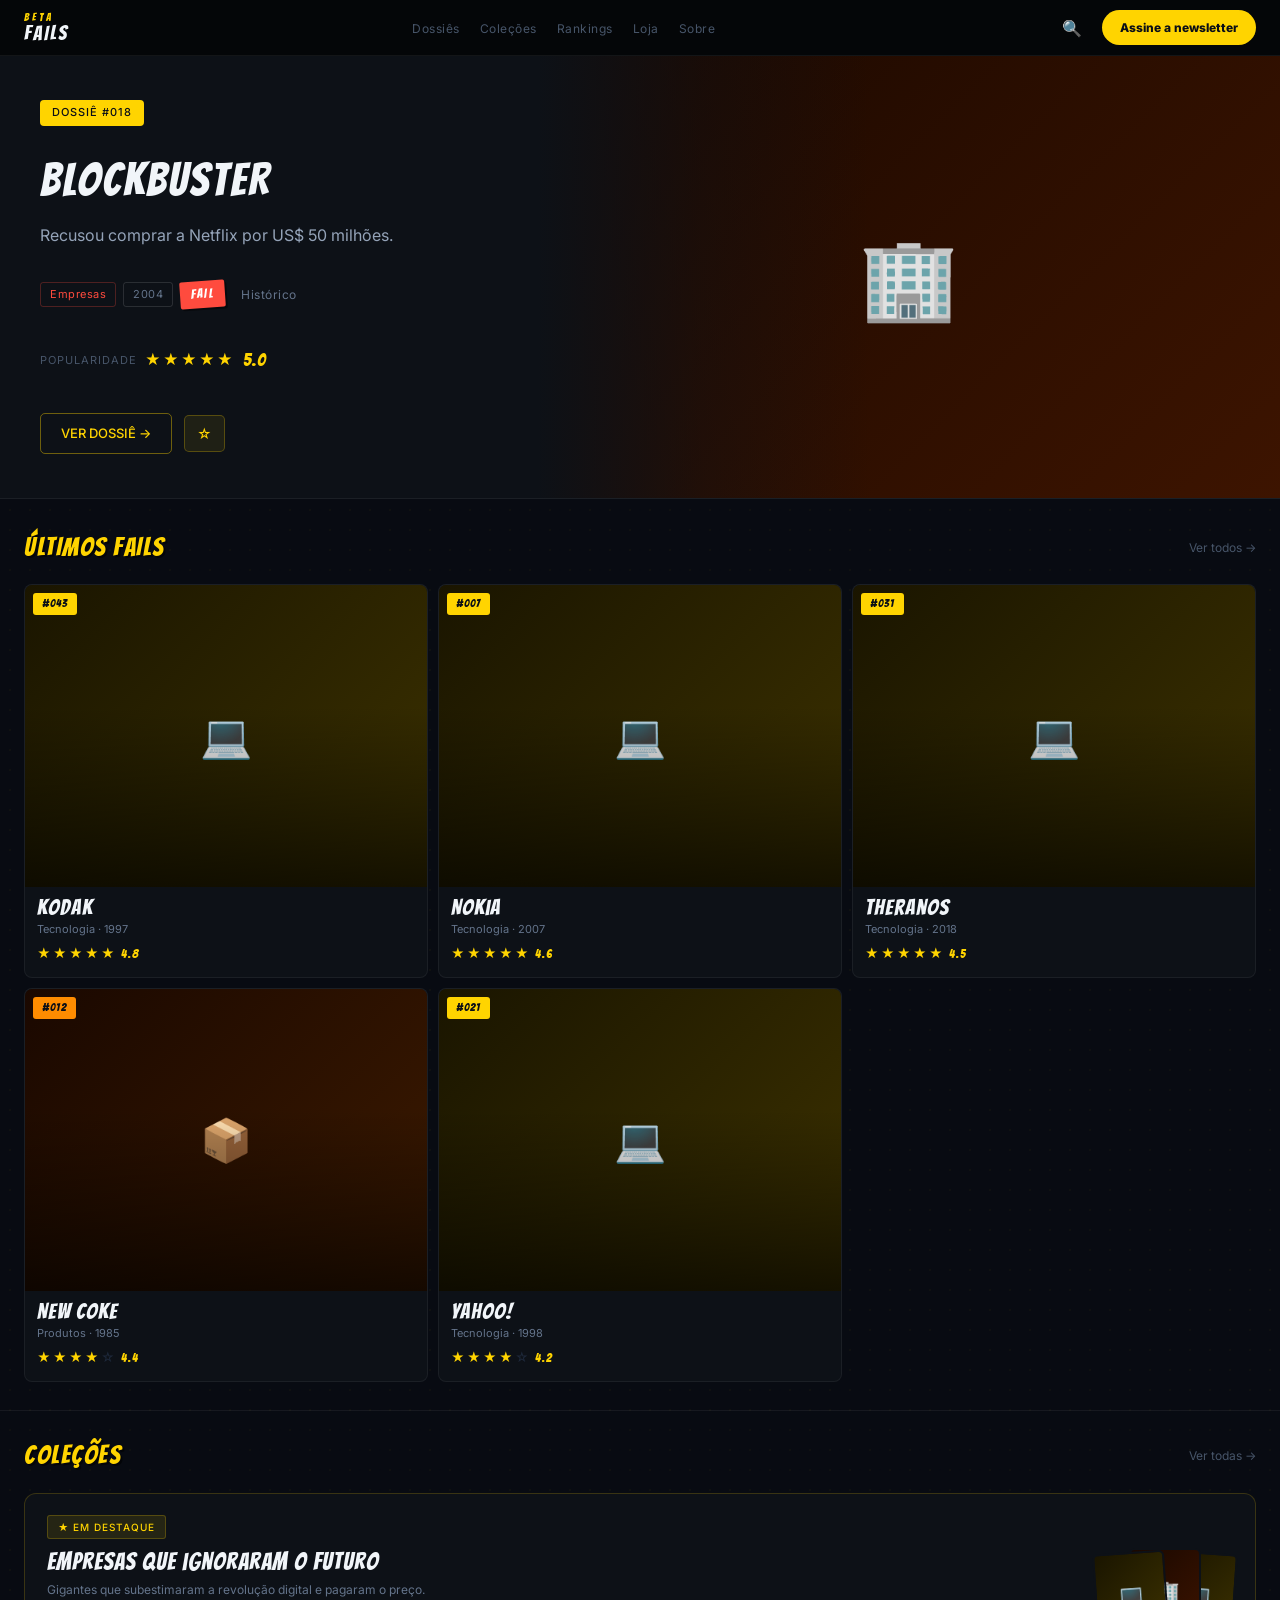
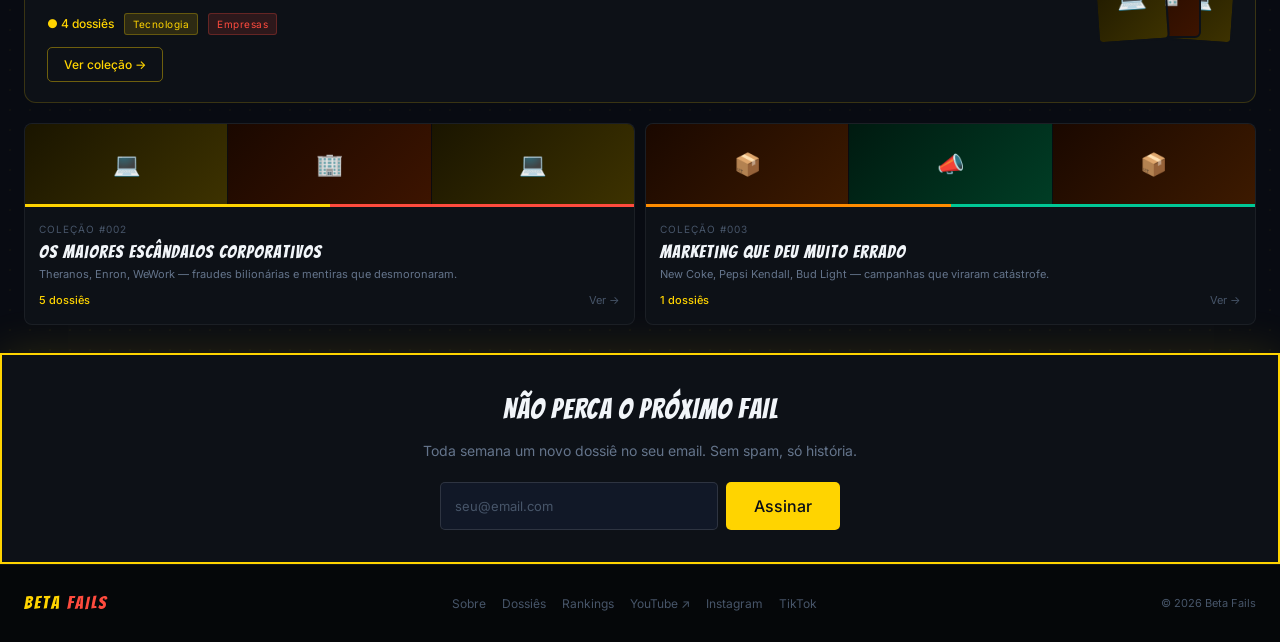
==== commit 2bcbcf37: "BF site: fixes de filtro, busca, newsletter, rodape, colecoes e loja - Filtro de Rankings/Arquivo: c" ====
--- a/index.html
+++ b/index.html
@@ -10,7 +10,9 @@
   <meta property="og:type" content="website">
   <meta property="og:url" content="https://betafails.com.br">
   <link rel="canonical" href="https://betafails.com.br/">
-  <link rel="icon" type="image/svg+xml" href="data:image/svg+xml,<svg xmlns='http://www.w3.org/2000/svg' viewBox='0 0 100 100'><rect width='100' height='100' rx='22' fill='%230F172A'/><text x='50' y='50' dy='.35em' text-anchor='middle' font-family='Impact,Haettenschweiler,sans-serif' font-weight='900' font-size='58' fill='%23FFD400'>BF</text></svg>">
+  <link rel="icon" type="image/png" href="/favicon.png">
+  <link rel="apple-touch-icon" href="/favicon.png">
+  <meta property="og:image" content="https://betafails.com.br/favicon.png">
   <link rel="stylesheet" href="/css/style.css">
 </head>
 <body>
@@ -28,8 +30,8 @@
     <li><a href="/sobre/">Sobre</a></li>
   </ul>
   <div class="nav-actions">
-    <button class="nav-search" title="Buscar" onclick="location.href='/fails/'">🔍</button>
-    <button class="nav-cta" onclick="document.getElementById('newsletter').scrollIntoView({behavior:'smooth'})">Assine a newsletter</button>
+    <button class="nav-search" title="Buscar" onclick="openSearch()">🔍</button>
+    <button class="nav-cta" onclick="goNewsletter()">Assine a newsletter</button>
   </div>
 </nav>
 
@@ -78,8 +80,10 @@
     <a href="/fails/">Dossiês</a>
     <a href="/rankings/">Rankings</a>
     <a href="https://youtube.com/@betafails" target="_blank" rel="noopener">YouTube ↗</a>
+    <a href="https://instagram.com/betafails" target="_blank" rel="noopener">Instagram</a>
+    <a href="https://www.tiktok.com/@betafails" target="_blank" rel="noopener">TikTok</a>
   </div>
-  <div class="footer-copy">© 2024 Beta Fails</div>
+  <div class="footer-copy">© <span class="js-year">2026</span> Beta Fails</div>
 </footer>
 
 <script src="/js/airtable.js"></script>
--- a/css/style.css
+++ b/css/style.css
@@ -1160,3 +1160,27 @@
   .grid-3 { grid-template-columns: 1fr; }
   .dossie-title { font-size: 48px; }
 }
+
+/* ═══ BUSCA (overlay) ═══ */
+.search-overlay{position:fixed;inset:0;z-index:200;background:rgba(6,9,17,.82);backdrop-filter:blur(4px);display:none;align-items:flex-start;justify-content:center;padding-top:12vh}
+.search-overlay.open{display:flex}
+.search-box{width:min(600px,92vw);background:#12182a;border:1px solid rgba(255,255,255,.1);border-radius:14px;box-shadow:0 30px 80px rgba(0,0,0,.6);overflow:hidden}
+.search-input{width:100%;background:transparent;border:none;border-bottom:1px solid rgba(255,255,255,.08);color:#fff;font-size:18px;padding:20px 22px;outline:none}
+.search-input::placeholder{color:#5b667e}
+.search-results{max-height:52vh;overflow:auto}
+.search-hit{display:flex;justify-content:space-between;align-items:center;gap:12px;padding:14px 22px;border-bottom:1px solid rgba(255,255,255,.05);color:#e6ebf5;text-decoration:none;transition:background .15s}
+.search-hit:hover{background:rgba(255,212,0,.08)}
+.sh-name{font-weight:700;font-size:15px}
+.sh-meta{font-size:12px;color:#7c879e;white-space:nowrap}
+.search-empty{padding:26px 22px;color:#6b7690;font-size:14px}
+.search-hint{padding:10px 22px;font-size:11px;color:#4a5470;text-align:right;background:rgba(255,255,255,.02)}
+
+/* ═══ NEWSLETTER: sucesso + CTA agressivo ═══ */
+.newsletter-ok{font-size:17px;font-weight:800;color:#0A0E17;background:#FFD400;padding:14px 24px;border-radius:10px;display:inline-block}
+.newsletter-cta{border:2px solid #FFD400;box-shadow:0 0 44px rgba(255,212,0,.14)}
+.newsletter-cta .btn-yellow{font-size:16px;padding:14px 28px;animation:ctaPulse 2.4s infinite}
+
+/* ═══ CTA header agressivo ═══ */
+.nav-cta{background:#FFD400;color:#0A0E17;font-weight:800;border:none;padding:10px 18px;border-radius:24px;cursor:pointer;animation:ctaPulse 2.6s infinite;transition:transform .15s}
+.nav-cta:hover{transform:translateY(-1px) scale(1.03)}
+@keyframes ctaPulse{0%{box-shadow:0 0 0 0 rgba(255,212,0,.5)}70%{box-shadow:0 0 0 11px rgba(255,212,0,0)}100%{box-shadow:0 0 0 0 rgba(255,212,0,0)}}
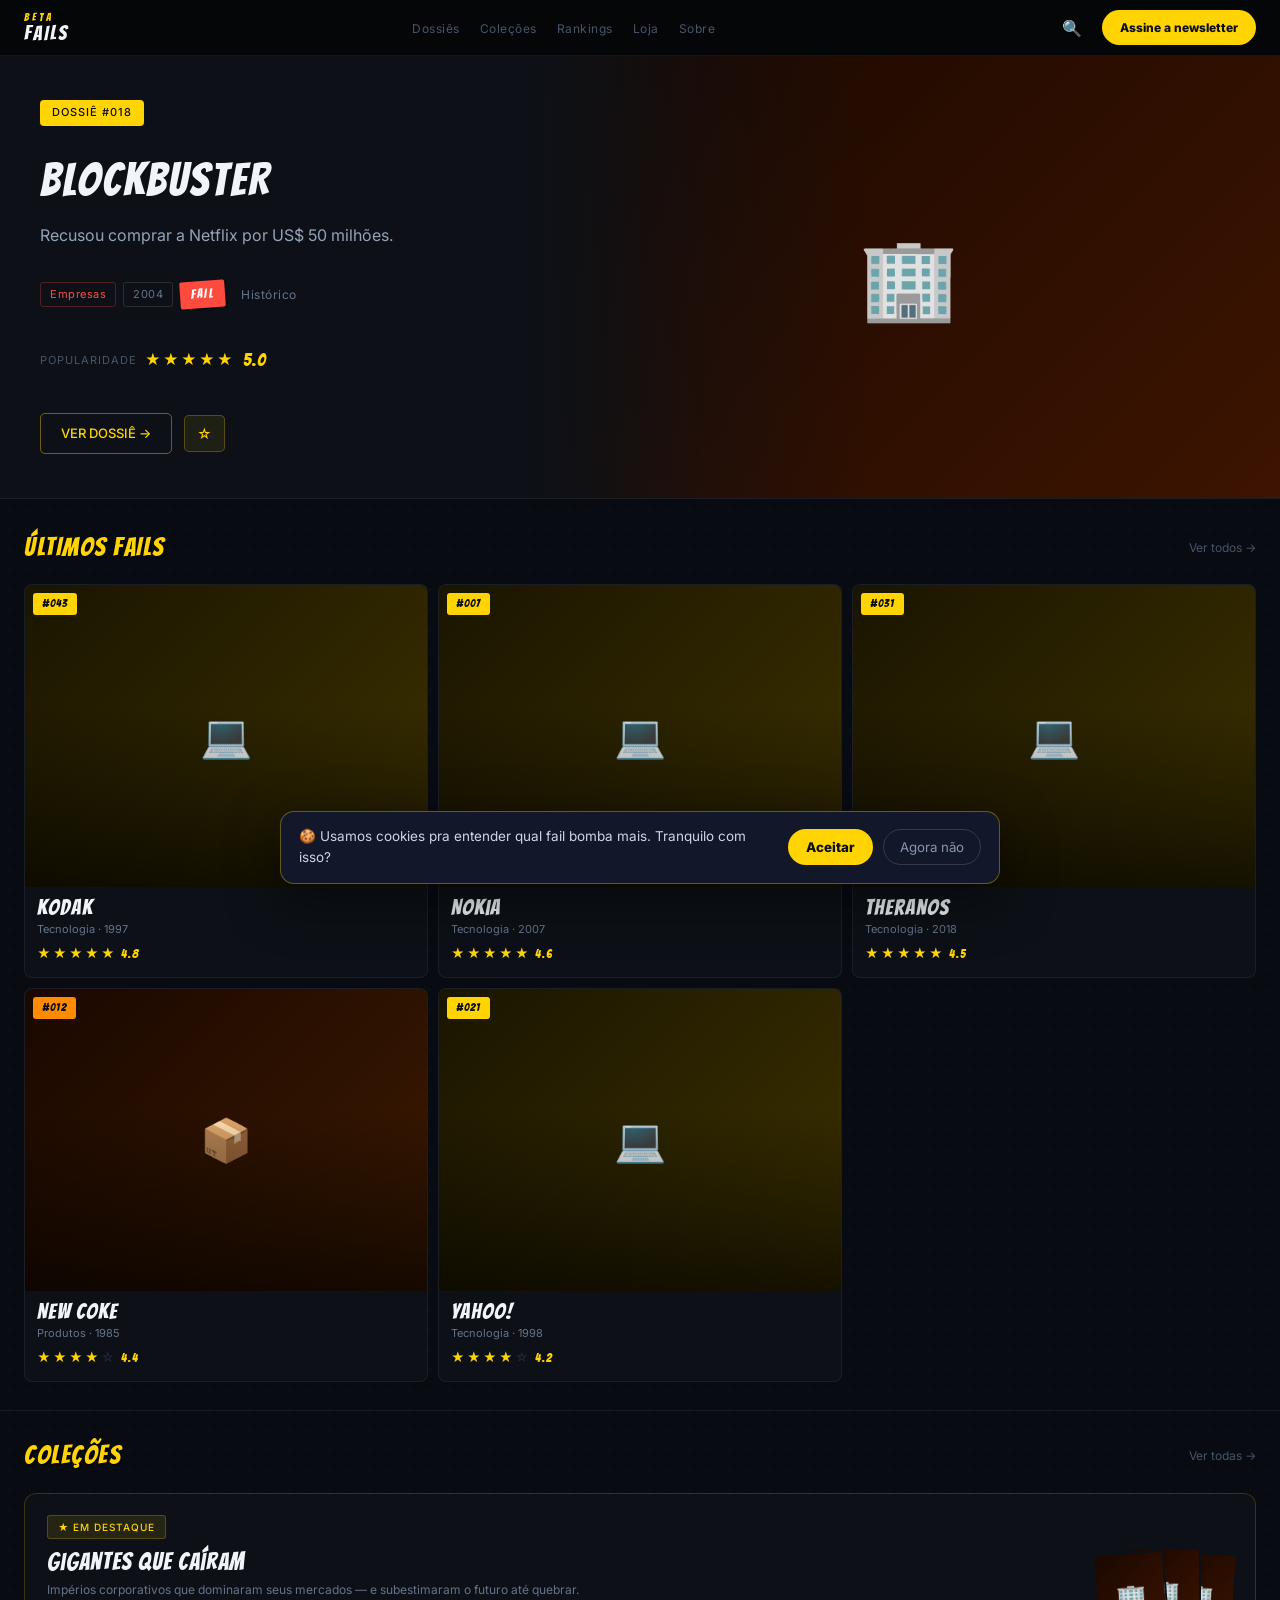
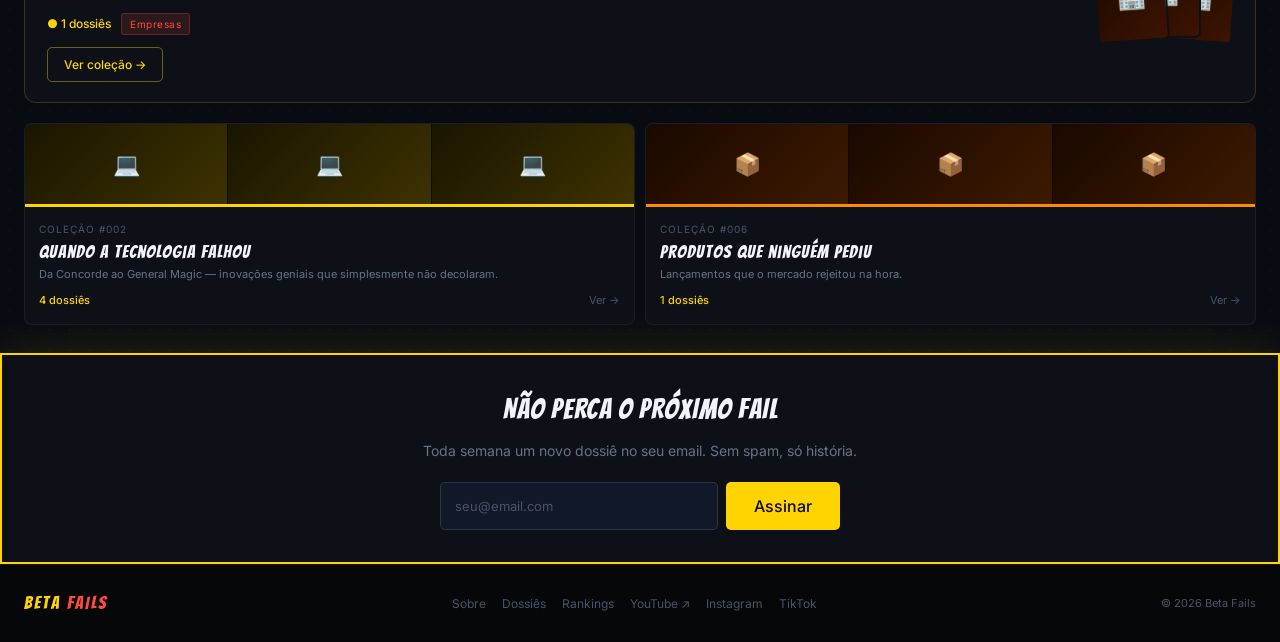
==== commit 9e6699c3: "Analytics: GA4 (G-R087L0L95E) + Consent Mode LGPD + eventos - gtag.js em todas as paginas com Consen" ====
--- a/index.html
+++ b/index.html
@@ -14,6 +14,15 @@
   <link rel="apple-touch-icon" href="/favicon.png">
   <meta property="og:image" content="https://betafails.com.br/favicon.png">
   <link rel="stylesheet" href="/css/style.css">
+  <!-- Google Analytics 4 -->
+  <script>
+    window.dataLayer = window.dataLayer || [];
+    function gtag(){dataLayer.push(arguments);}
+    gtag('consent', 'default', { 'analytics_storage': 'denied' });
+    gtag('js', new Date());
+    gtag('config', 'G-R087L0L95E');
+  </script>
+  <script async src="https://www.googletagmanager.com/gtag/js?id=G-R087L0L95E"></script>
 </head>
 <body>
 
--- a/css/style.css
+++ b/css/style.css
@@ -1183,4 +1183,11 @@
 /* ═══ CTA header agressivo ═══ */
 .nav-cta{background:#FFD400;color:#0A0E17;font-weight:800;border:none;padding:10px 18px;border-radius:24px;cursor:pointer;animation:ctaPulse 2.6s infinite;transition:transform .15s}
 .nav-cta:hover{transform:translateY(-1px) scale(1.03)}
-@keyframes ctaPulse{0%{box-shadow:0 0 0 0 rgba(255,212,0,.5)}70%{box-shadow:0 0 0 11px rgba(255,212,0,0)}100%{box-shadow:0 0 0 0 rgba(255,212,0,0)}}+@keyframes ctaPulse{0%{box-shadow:0 0 0 0 rgba(255,212,0,.5)}70%{box-shadow:0 0 0 11px rgba(255,212,0,0)}100%{box-shadow:0 0 0 0 rgba(255,212,0,0)}}
+/* ═══ CONSENT BANNER (LGPD) ═══ */
+.consent-banner{position:fixed;left:16px;right:16px;bottom:16px;z-index:250;background:#12182a;border:1px solid rgba(255,212,0,.35);border-radius:14px;padding:14px 18px;display:flex;align-items:center;gap:16px;flex-wrap:wrap;box-shadow:0 16px 50px rgba(0,0,0,.5);max-width:720px;margin-left:auto;margin-right:auto}
+.consent-txt{font-size:13.5px;color:#cdd5e6;flex:1;min-width:220px}
+.consent-actions{display:flex;gap:10px}
+.consent-ok{background:#FFD400;color:#0A0E17;font-weight:800;border:none;padding:9px 18px;border-radius:22px;cursor:pointer}
+.consent-no{background:transparent;color:#8794ad;border:1px solid rgba(255,255,255,.15);padding:9px 16px;border-radius:22px;cursor:pointer}
+.consent-ok:hover{filter:brightness(1.05)}
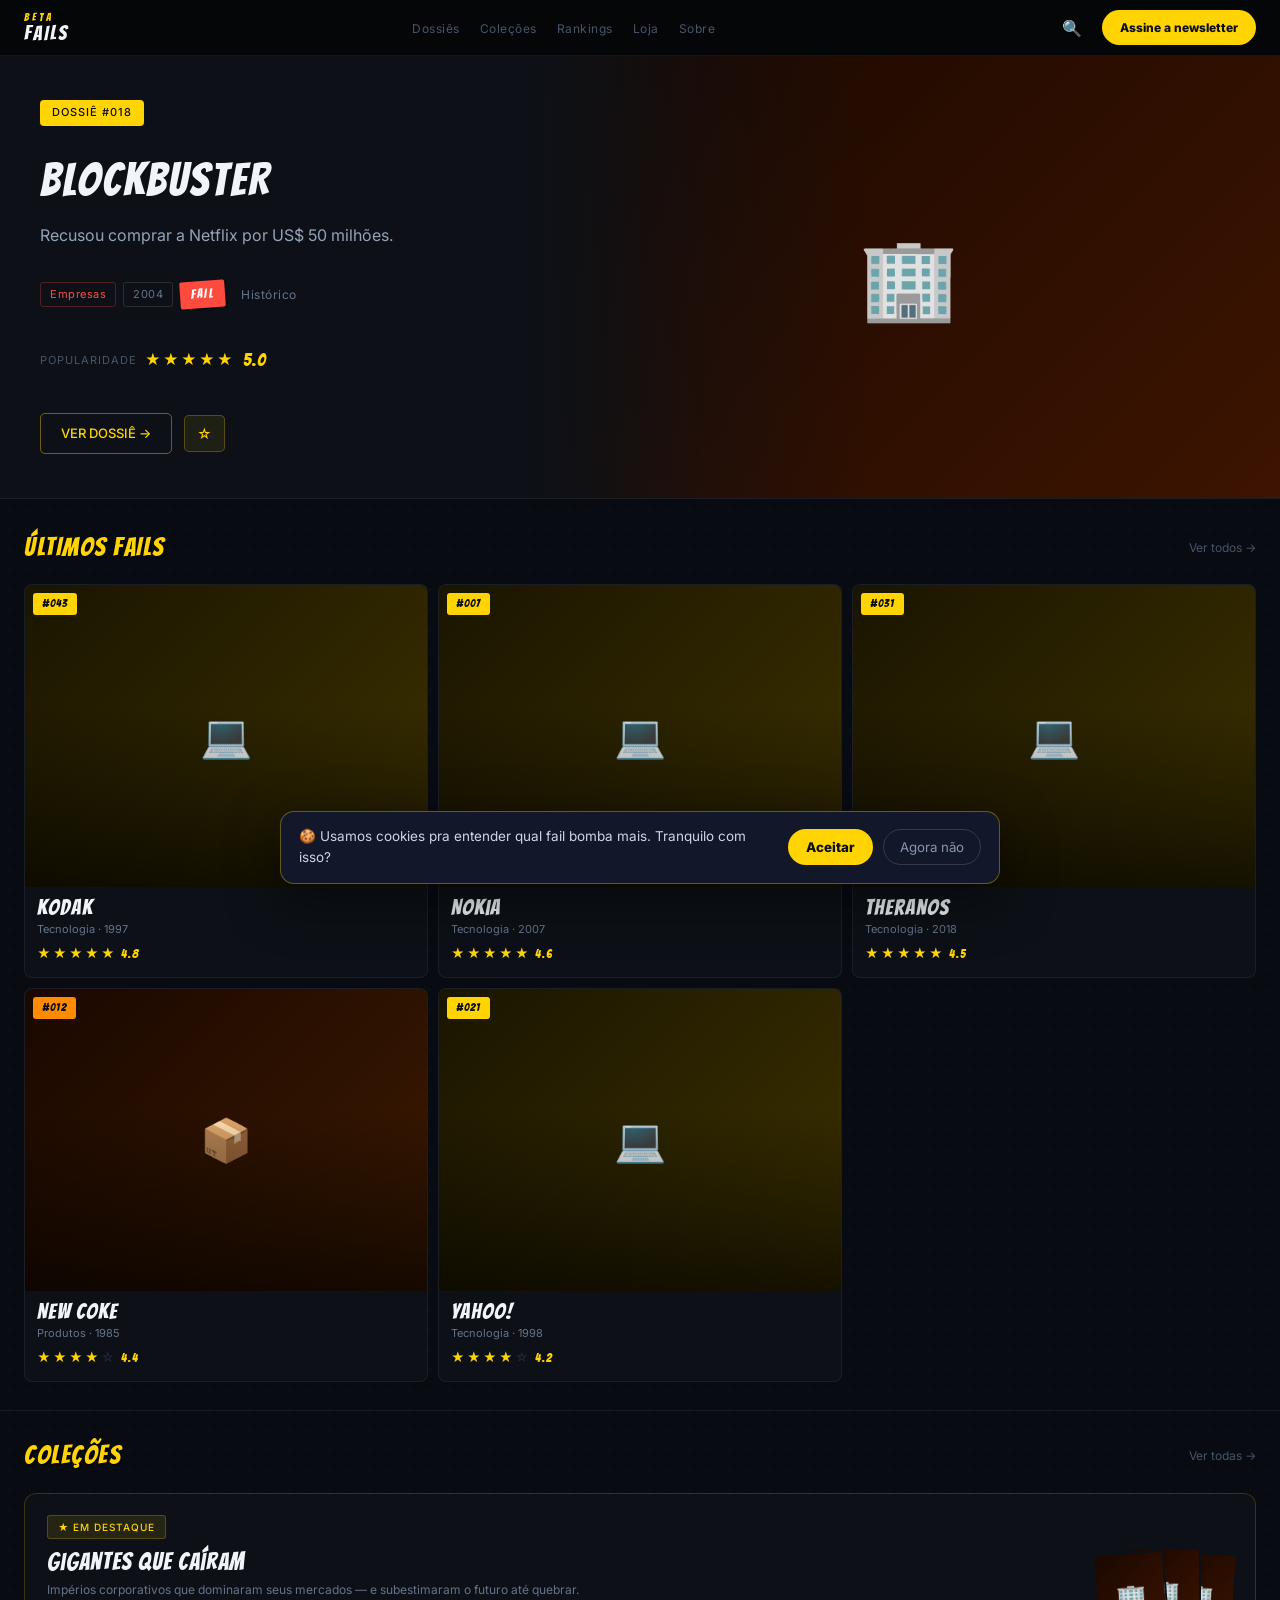
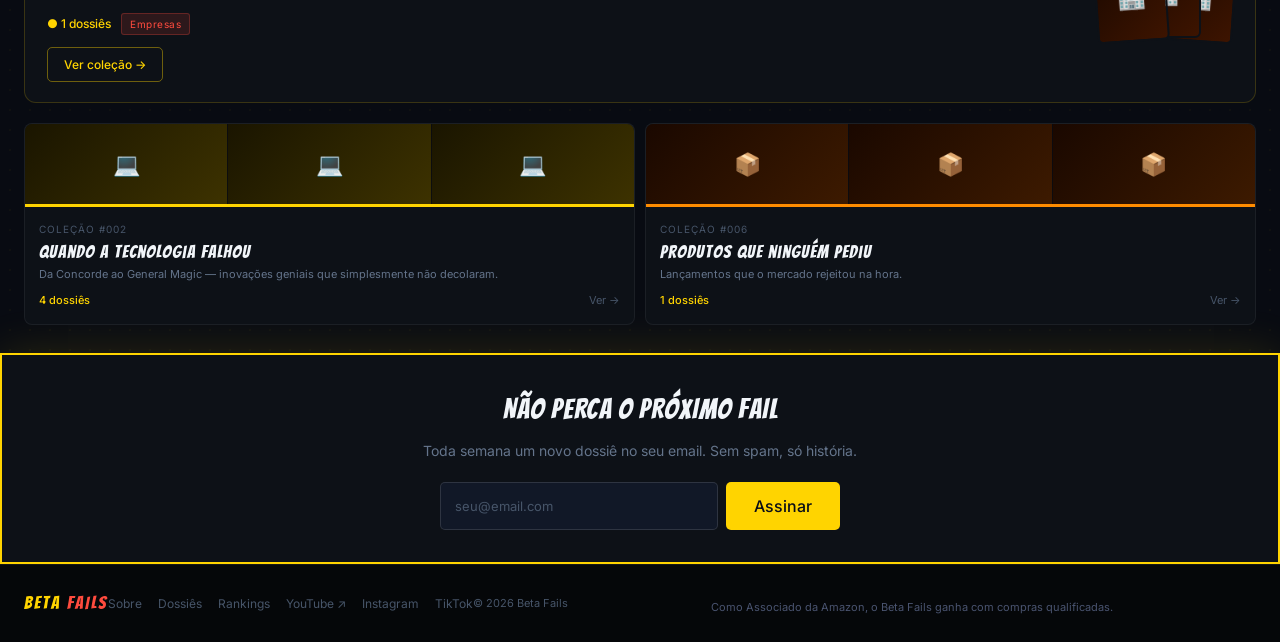
==== commit 526c1d12: "Afiliados: divulgacao obrigatoria da Amazon Associados - Frase de divulgacao no rodape de todas as p" ====
--- a/index.html
+++ b/index.html
@@ -93,6 +93,7 @@
     <a href="https://www.tiktok.com/@betafails" target="_blank" rel="noopener">TikTok</a>
   </div>
   <div class="footer-copy">© <span class="js-year">2026</span> Beta Fails</div>
+  <div class="footer-legal">Como Associado da Amazon, o Beta Fails ganha com compras qualificadas.</div>
 </footer>
 
 <script src="/js/airtable.js"></script>
--- a/css/style.css
+++ b/css/style.css
@@ -1190,4 +1190,7 @@
 .consent-actions{display:flex;gap:10px}
 .consent-ok{background:#FFD400;color:#0A0E17;font-weight:800;border:none;padding:9px 18px;border-radius:22px;cursor:pointer}
 .consent-no{background:transparent;color:#8794ad;border:1px solid rgba(255,255,255,.15);padding:9px 16px;border-radius:22px;cursor:pointer}
-.consent-ok:hover{filter:brightness(1.05)}+.consent-ok:hover{filter:brightness(1.05)}
+/* Amazon affiliate disclosure */
+.footer-legal{font-size:11px;color:#4a5470;margin-top:8px;text-align:center;max-width:520px;margin-left:auto;margin-right:auto}
+.amazon-disclosure{font-size:10.5px;color:#64748B;margin-top:8px;line-height:1.3}
